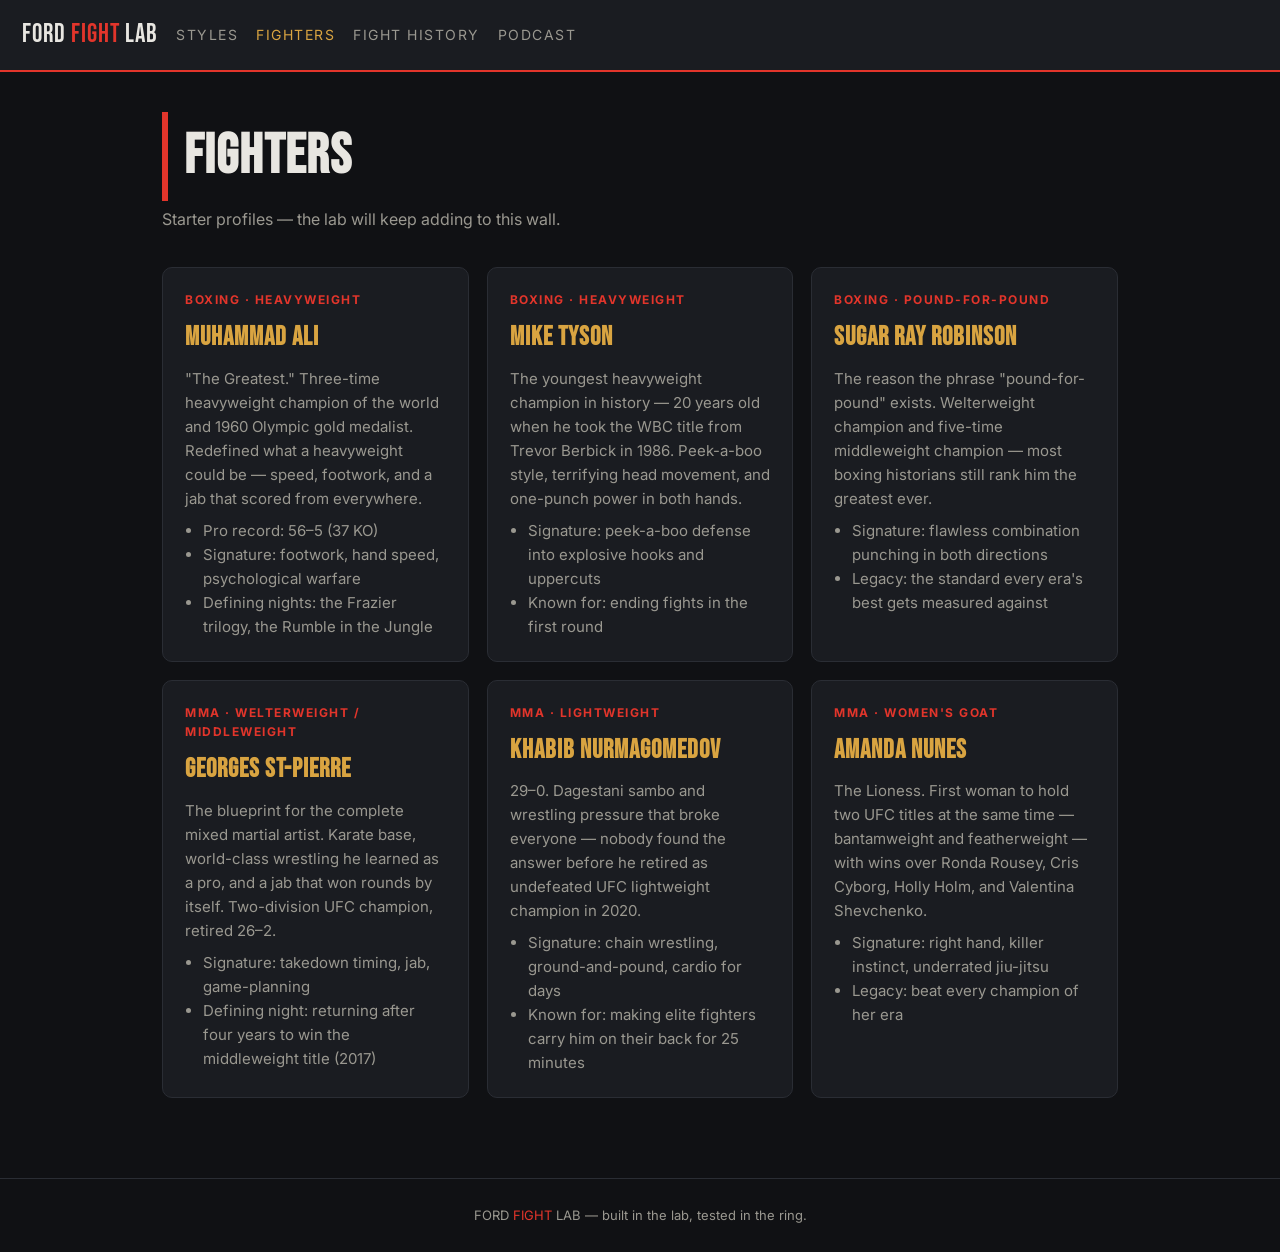
==== fighters.html @ 8399df9d "Ford Fight Lab v1 — styles/fighters/fights/podcast pages, dark athletic theme, YouTube video slots, " ====
<!DOCTYPE html>
<html lang="en">
<head>
<meta charset="utf-8" />
<meta name="viewport" content="width=device-width, initial-scale=1" />
<title>Fighters — Ford Fight Lab</title>
<meta name="description" content="Fighter histories and profiles — the legends who defined combat sports." />
<link rel="preconnect" href="https://fonts.googleapis.com" />
<link href="https://fonts.googleapis.com/css2?family=Bebas+Neue&family=Inter:wght@400;700&display=swap" rel="stylesheet" />
<link rel="stylesheet" href="css/style.css" />
</head>
<body>

<nav>
  <a class="brand" href="index.html">FORD <span>FIGHT</span> LAB</a>
  <a class="link" href="styles.html">Styles</a>
  <a class="link active" href="fighters.html">Fighters</a>
  <a class="link" href="fights.html">Fight History</a>
  <a class="link" href="podcast.html">Podcast</a>
</nav>

<div class="wrap">
  <h1 class="page-title">FIGHTERS</h1>
  <p class="page-sub">Starter profiles — the lab will keep adding to this wall.</p>

  <div class="grid">

    <!-- TO ADD A FIGHTER: copy one whole card block (from <div class="card"> to </div>) and edit the text. -->

    <div class="card">
      <div class="tag">Boxing · Heavyweight</div>
      <h3>Muhammad Ali</h3>
      <p>"The Greatest." Three-time heavyweight champion of the world and 1960 Olympic gold medalist. Redefined what a heavyweight could be — speed, footwork, and a jab that scored from everywhere.</p>
      <ul>
        <li>Pro record: 56–5 (37 KO)</li>
        <li>Signature: footwork, hand speed, psychological warfare</li>
        <li>Defining nights: the Frazier trilogy, the Rumble in the Jungle</li>
      </ul>
    </div>

    <div class="card">
      <div class="tag">Boxing · Heavyweight</div>
      <h3>Mike Tyson</h3>
      <p>The youngest heavyweight champion in history — 20 years old when he took the WBC title from Trevor Berbick in 1986. Peek-a-boo style, terrifying head movement, and one-punch power in both hands.</p>
      <ul>
        <li>Signature: peek-a-boo defense into explosive hooks and uppercuts</li>
        <li>Known for: ending fights in the first round</li>
      </ul>
    </div>

    <div class="card">
      <div class="tag">Boxing · Pound-for-Pound</div>
      <h3>Sugar Ray Robinson</h3>
      <p>The reason the phrase "pound-for-pound" exists. Welterweight champion and five-time middleweight champion — most boxing historians still rank him the greatest ever.</p>
      <ul>
        <li>Signature: flawless combination punching in both directions</li>
        <li>Legacy: the standard every era's best gets measured against</li>
      </ul>
    </div>

    <div class="card">
      <div class="tag">MMA · Welterweight / Middleweight</div>
      <h3>Georges St-Pierre</h3>
      <p>The blueprint for the complete mixed martial artist. Karate base, world-class wrestling he learned as a pro, and a jab that won rounds by itself. Two-division UFC champion, retired 26–2.</p>
      <ul>
        <li>Signature: takedown timing, jab, game-planning</li>
        <li>Defining night: returning after four years to win the middleweight title (2017)</li>
      </ul>
    </div>

    <div class="card">
      <div class="tag">MMA · Lightweight</div>
      <h3>Khabib Nurmagomedov</h3>
      <p>29–0. Dagestani sambo and wrestling pressure that broke everyone — nobody found the answer before he retired as undefeated UFC lightweight champion in 2020.</p>
      <ul>
        <li>Signature: chain wrestling, ground-and-pound, cardio for days</li>
        <li>Known for: making elite fighters carry him on their back for 25 minutes</li>
      </ul>
    </div>

    <div class="card">
      <div class="tag">MMA · Women's GOAT</div>
      <h3>Amanda Nunes</h3>
      <p>The Lioness. First woman to hold two UFC titles at the same time — bantamweight and featherweight — with wins over Ronda Rousey, Cris Cyborg, Holly Holm, and Valentina Shevchenko.</p>
      <ul>
        <li>Signature: right hand, killer instinct, underrated jiu-jitsu</li>
        <li>Legacy: beat every champion of her era</li>
      </ul>
    </div>

  </div>
</div>

<footer>FORD <span>FIGHT</span> LAB — built in the lab, tested in the ring.</footer>

</body>
</html>
---- css/style.css ----
/* Ford Fight Lab — shared styles */
:root {
  --bg: #101114;
  --panel: #1a1c21;
  --line: #2a2d34;
  --text: #e8e6e1;
  --muted: #9a9890;
  --red: #e2352b;
  --gold: #d9a441;
}
* { margin: 0; padding: 0; box-sizing: border-box; }
body {
  background: var(--bg);
  color: var(--text);
  font-family: 'Inter', -apple-system, Helvetica, Arial, sans-serif;
  line-height: 1.6;
}
h1, h2, h3, .brand { font-family: 'Bebas Neue', 'Arial Narrow', sans-serif; letter-spacing: 1px; }

/* Nav */
nav {
  display: flex; flex-wrap: wrap; align-items: center; gap: 18px;
  padding: 14px 22px; border-bottom: 2px solid var(--red);
  background: var(--panel); position: sticky; top: 0; z-index: 10;
}
.brand { font-size: 26px; color: var(--text); text-decoration: none; }
.brand span { color: var(--red); }
nav a.link { color: var(--muted); text-decoration: none; font-size: 14px; text-transform: uppercase; letter-spacing: 1.5px; }
nav a.link:hover, nav a.link.active { color: var(--gold); }

/* Hero */
.hero { padding: 70px 22px 50px; text-align: center; background: linear-gradient(180deg, #16181d 0%, var(--bg) 100%); }
.hero h1 { font-size: clamp(42px, 8vw, 84px); line-height: 1; }
.hero h1 span { color: var(--red); }
.hero p { max-width: 640px; margin: 14px auto 0; color: var(--muted); font-size: 18px; }

/* Layout */
.wrap { max-width: 1000px; margin: 0 auto; padding: 40px 22px; }
.page-title { font-size: clamp(34px, 6vw, 56px); border-left: 6px solid var(--red); padding-left: 16px; margin-bottom: 6px; }
.page-sub { color: var(--muted); margin-bottom: 34px; }

/* Cards */
.grid { display: grid; grid-template-columns: repeat(auto-fill, minmax(280px, 1fr)); gap: 18px; }
.card {
  background: var(--panel); border: 1px solid var(--line); border-radius: 10px;
  padding: 22px; display: flex; flex-direction: column; gap: 8px;
}
.card h3 { font-size: 26px; color: var(--gold); }
.card .tag { font-size: 12px; text-transform: uppercase; letter-spacing: 1.5px; color: var(--red); font-weight: 700; }
.card p { color: var(--muted); font-size: 15px; }
.card ul { margin-left: 18px; color: var(--muted); font-size: 15px; }
.card a { color: var(--gold); }

/* Home section tiles */
.tiles { display: grid; grid-template-columns: repeat(auto-fit, minmax(220px, 1fr)); gap: 16px; margin-top: 40px; }
.tile {
  display: block; text-decoration: none; background: var(--panel);
  border: 1px solid var(--line); border-top: 4px solid var(--red);
  border-radius: 10px; padding: 26px 20px; transition: transform .15s ease, border-color .15s ease;
}
.tile:hover { transform: translateY(-3px); border-top-color: var(--gold); }
.tile h2 { font-size: 30px; color: var(--text); }
.tile p { color: var(--muted); font-size: 14px; margin-top: 6px; }

/* Video embeds (YouTube) */
.video { aspect-ratio: 16 / 9; width: 100%; border-radius: 8px; overflow: hidden; background: #000; margin-top: 10px; }
.video iframe { width: 100%; height: 100%; border: 0; }
.watch { display: inline-block; margin-top: 10px; color: var(--gold); font-size: 14px; text-transform: uppercase; letter-spacing: 1px; text-decoration: none; border: 1px solid var(--gold); border-radius: 6px; padding: 6px 12px; }
.watch:hover { background: var(--gold); color: #101114; }

/* Podcast */
.episode { border-left: 4px solid var(--gold); }
.note {
  background: #22201a; border: 1px dashed var(--gold); border-radius: 10px;
  padding: 18px 20px; color: var(--muted); font-size: 15px; margin-top: 26px;
}
.note strong { color: var(--gold); }

footer { border-top: 1px solid var(--line); padding: 26px 22px; text-align: center; color: var(--muted); font-size: 13px; margin-top: 40px; }
footer span { color: var(--red); }

@media (max-width: 560px) {
  nav { gap: 12px; }
  .brand { width: 100%; }
}
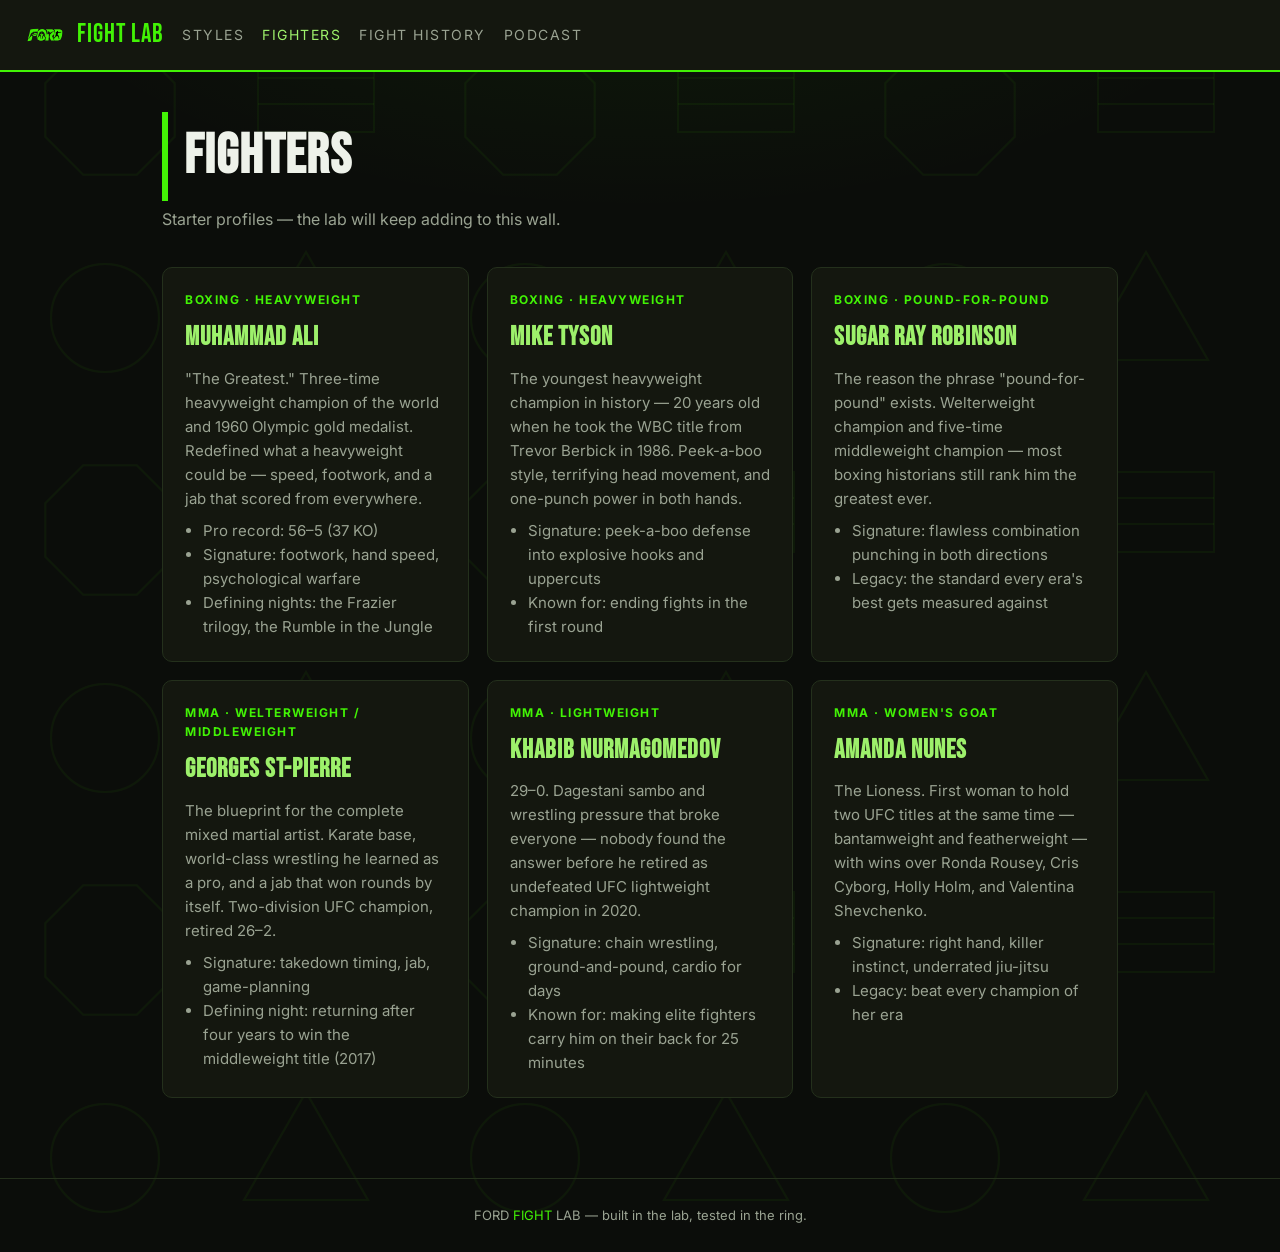
==== commit e47a64d5: "Brand pass: FORD logo (transparent-bg PNG via border flood-fill) into hero + nav, site re-themed to " ====
--- a/fighters.html
+++ b/fighters.html
@@ -8,11 +8,23 @@
 <link rel="preconnect" href="https://fonts.googleapis.com" />
 <link href="https://fonts.googleapis.com/css2?family=Bebas+Neue&family=Inter:wght@400;700&display=swap" rel="stylesheet" />
 <link rel="stylesheet" href="css/style.css" />
+<link rel="icon" type="image/png" href="assets/icon-192.png" />
+<link rel="apple-touch-icon" href="assets/apple-touch-icon.png" />
+<meta property="og:type" content="website" />
+<meta property="og:site_name" content="Ford Fight Lab" />
+<meta property="og:title" content="Fighters — Ford Fight Lab" />
+<meta property="og:description" content="Fighter histories and profiles — the legends who defined combat sports." />
+<meta property="og:image" content="https://fordfightlab.com/assets/og-image.jpg" />
+<meta property="og:image:width" content="1200" />
+<meta property="og:image:height" content="630" />
+<meta property="og:url" content="https://fordfightlab.com/fighters.html" />
+<meta name="twitter:card" content="summary_large_image" />
+<meta name="twitter:image" content="https://fordfightlab.com/assets/og-image.jpg" />
 </head>
 <body>
 
 <nav>
-  <a class="brand" href="index.html">FORD <span>FIGHT</span> LAB</a>
+  <a class="brand" href="index.html"><img class="brand-logo" src="assets/logo-ford.png" alt="FORD" /><span>FIGHT LAB</span></a>
   <a class="link" href="styles.html">Styles</a>
   <a class="link active" href="fighters.html">Fighters</a>
   <a class="link" href="fights.html">Fight History</a>
--- a/css/style.css
+++ b/css/style.css
@@ -1,16 +1,20 @@
 /* Ford Fight Lab — shared styles */
 :root {
-  --bg: #101114;
-  --panel: #1a1c21;
-  --line: #2a2d34;
-  --text: #e8e6e1;
-  --muted: #9a9890;
-  --red: #e2352b;
-  --gold: #d9a441;
+  --bg: #0b0d0a;
+  --panel: #14170f;
+  --line: #24301c;
+  --text: #eef2ea;
+  --muted: #9aa392;
+  --red: #42f305;   /* brand green — sampled from the FORD logo */
+  --gold: #9df06b;  /* light green — secondary accent */
 }
 * { margin: 0; padding: 0; box-sizing: border-box; }
 body {
-  background: var(--bg);
+  background-color: var(--bg);
+  /* fight-area pattern: boxing ring, octagon, circle, bare-knuckle triangle */
+  background-image:
+    url("data:image/svg+xml,%3Csvg xmlns='http://www.w3.org/2000/svg' width='420' height='420'%3E%3Cg fill='none' stroke='%2342f305' stroke-opacity='0.055' stroke-width='2'%3E%3Cpolygon points='174.7,136.8 136.8,174.7 83.2,174.7 45.3,136.8 45.3,83.2 83.2,45.3 136.8,45.3 174.7,83.2'/%3E%3Crect x='258' y='52' width='116' height='80'/%3E%3Cline x1='258' y1='78' x2='374' y2='78'/%3E%3Cline x1='258' y1='104' x2='374' y2='104'/%3E%3Ccircle cx='105' cy='318' r='54'/%3E%3Cpolygon points='306,252 368,360 244,360'/%3E%3C/g%3E%3C/svg%3E"),
+    radial-gradient(1100px 520px at 50% -8%, rgba(66,243,5,0.07), transparent 60%);
   color: var(--text);
   font-family: 'Inter', -apple-system, Helvetica, Arial, sans-serif;
   line-height: 1.6;
@@ -23,15 +27,18 @@
   padding: 14px 22px; border-bottom: 2px solid var(--red);
   background: var(--panel); position: sticky; top: 0; z-index: 10;
 }
-.brand { font-size: 26px; color: var(--text); text-decoration: none; }
+.brand { font-size: 26px; color: var(--text); text-decoration: none; display: flex; align-items: center; gap: 10px; }
 .brand span { color: var(--red); }
+.brand-logo { height: 30px; width: auto; display: block; }
 nav a.link { color: var(--muted); text-decoration: none; font-size: 14px; text-transform: uppercase; letter-spacing: 1.5px; }
 nav a.link:hover, nav a.link.active { color: var(--gold); }
 
 /* Hero */
-.hero { padding: 70px 22px 50px; text-align: center; background: linear-gradient(180deg, #16181d 0%, var(--bg) 100%); }
+.hero { padding: 64px 22px 46px; text-align: center; }
 .hero h1 { font-size: clamp(42px, 8vw, 84px); line-height: 1; }
 .hero h1 span { color: var(--red); }
+.hero-logo { width: min(560px, 88vw); height: auto; filter: drop-shadow(0 0 34px rgba(66,243,5,0.35)); }
+.hero-sub { font-family: 'Bebas Neue', 'Arial Narrow', sans-serif; font-size: clamp(30px, 5vw, 48px); letter-spacing: 14px; text-indent: 14px; margin-top: 4px; }
 .hero p { max-width: 640px; margin: 14px auto 0; color: var(--muted); font-size: 18px; }
 
 /* Layout */
